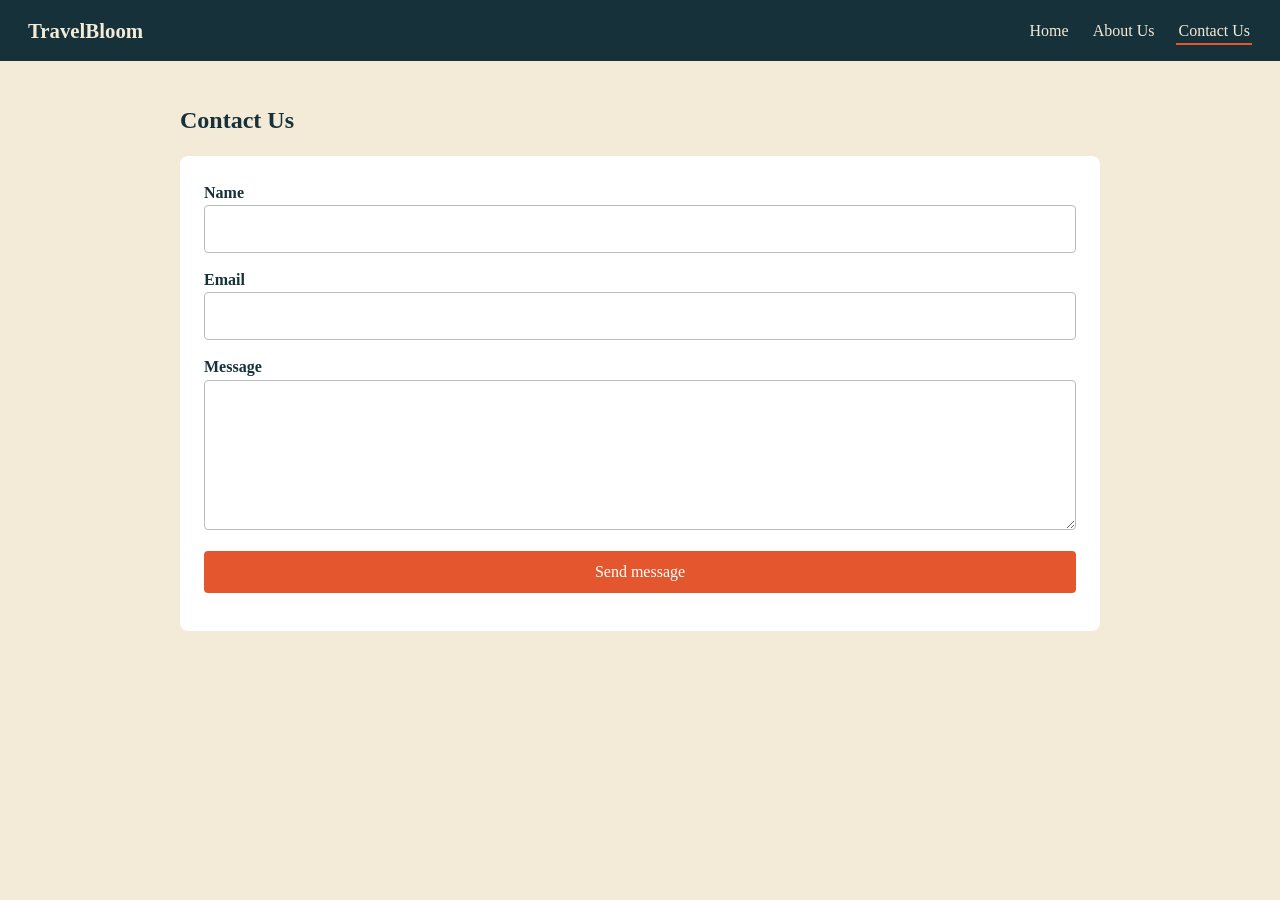
==== contact.html @ 6d44e9fd "Add files via upload" ====
<!DOCTYPE html>
<html lang="en"><head><meta charset="UTF-8"><meta name="viewport" content="width=device-width, initial-scale=1">
<title>TravelBloom - Contact Us</title><link rel="stylesheet" href="style.css"></head><body>
<nav>
  <span class="logo">TravelBloom</span>
  <ul>
    <li><a href="index.html" >Home</a></li>
    <li><a href="about.html" >About Us</a></li>
    <li><a href="contact.html" class="active">Contact Us</a></li>
  </ul>
  
</nav>
<main><h2>Contact Us</h2>
<form id="contactForm">
<div><label for="name">Name</label><input id="name" name="name" required></div>
<div><label for="email">Email</label><input id="email" name="email" type="email" required></div>
<div><label for="message">Message</label><textarea id="message" name="message" rows="5" required></textarea></div>
<button type="submit">Send message</button>
<p id="thanks" role="status"></p>
</form></main>
<script>document.getElementById('contactForm').addEventListener('submit',function(e){e.preventDefault();document.getElementById('thanks').textContent='Thank you! Your message has been sent.';this.reset();});</script>
</body></html>
---- style.css ----
:root{--ink:#16313a;--sea:#0f7c8a;--sand:#f3ead8;--coral:#e4572e;--white:#fff}
*{box-sizing:border-box;margin:0;padding:0}
body{font-family:Georgia,serif;color:var(--ink);background:var(--sand);line-height:1.6}
nav{display:flex;flex-wrap:wrap;align-items:center;justify-content:space-between;gap:12px;padding:14px 28px;background:var(--ink);position:sticky;top:0;z-index:10}
nav .logo{color:var(--sand);font-size:1.3rem;font-weight:bold}
nav ul{display:flex;gap:20px;list-style:none}
nav a{color:var(--sand);text-decoration:none;padding:4px 2px;border-bottom:2px solid transparent}
nav a:hover,nav a.active,nav a:focus-visible{border-color:var(--coral)}
.search{display:flex;gap:8px}
.search input{padding:8px 12px;border:none;border-radius:4px;min-width:200px;font:inherit}
button{padding:8px 16px;border:none;border-radius:4px;background:var(--coral);color:#fff;font:inherit;cursor:pointer}
button.secondary{background:var(--sea)}
button:focus-visible,input:focus-visible,textarea:focus-visible{outline:3px solid #ffd166}
.hero{min-height:60vh;display:flex;flex-direction:column;justify-content:center;padding:60px 8vw;background:linear-gradient(rgba(22,49,58,.65),rgba(22,49,58,.65)),url(images/bora.svg) center/cover;color:#fff}
.hero h1{font-size:clamp(2rem,6vw,3.6rem);max-width:16ch}
.hero p{max-width:60ch;margin-top:14px;font-size:1.1rem}
main{max-width:960px;margin:0 auto;padding:40px 20px}
#results{display:grid;grid-template-columns:repeat(auto-fill,minmax(260px,1fr));gap:20px}
.card{background:#fff;border-radius:8px;overflow:hidden;box-shadow:0 2px 8px rgba(0,0,0,.12)}
.card img{width:100%;height:180px;object-fit:cover;display:block}
.card div{padding:14px}
.card h3{margin-bottom:6px}
.msg{grid-column:1/-1}
h2{margin-bottom:16px}
.team{display:grid;grid-template-columns:repeat(auto-fill,minmax(200px,1fr));gap:16px;margin-top:20px}
form{display:grid;gap:14px;background:#fff;padding:24px;border-radius:8px}
label{font-weight:bold}
input,textarea{width:100%;padding:10px;border:1px solid #bbb;border-radius:4px;font:inherit}
@media(max-width:640px){nav{padding:12px}}
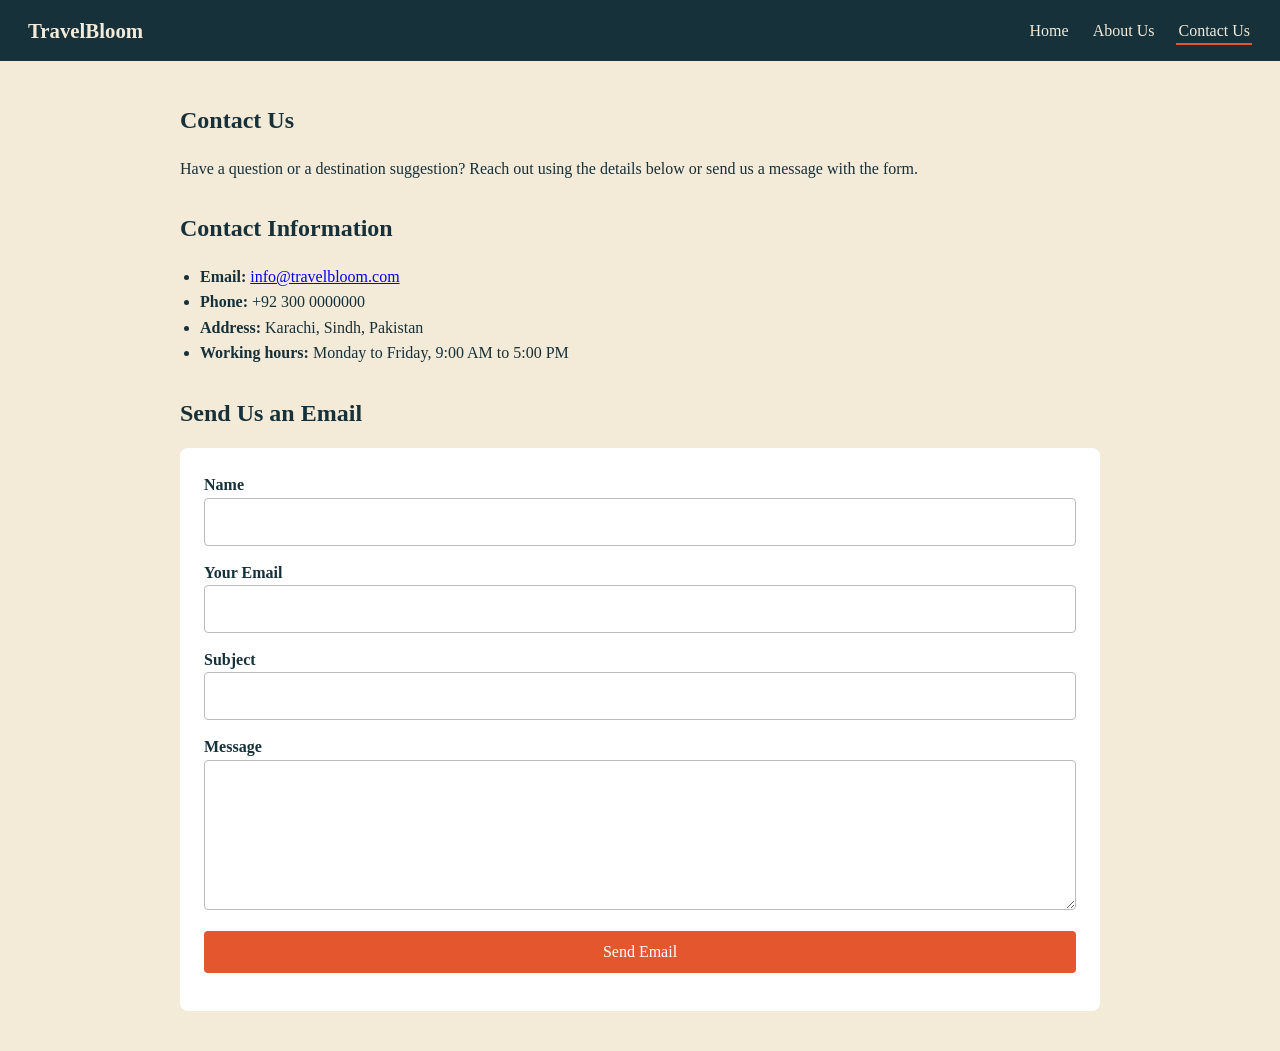
==== commit 5d38c356: "Enhance contact page with email and phone details Updated contact form and added contact information" ====
--- a/contact.html
+++ b/contact.html
@@ -4,19 +4,40 @@
 <nav>
   <span class="logo">TravelBloom</span>
   <ul>
-    <li><a href="index.html" >Home</a></li>
-    <li><a href="about.html" >About Us</a></li>
+    <li><a href="index.html">Home</a></li>
+    <li><a href="about.html">About Us</a></li>
     <li><a href="contact.html" class="active">Contact Us</a></li>
   </ul>
-  
 </nav>
-<main><h2>Contact Us</h2>
+<main>
+<h2>Contact Us</h2>
+<p>Have a question or a destination suggestion? Reach out using the details below or send us a message with the form.</p>
+
+<h2 style="margin-top:28px">Contact Information</h2>
+<ul style="margin-left:20px">
+<li><strong>Email:</strong> <a href="mailto:info@travelbloom.com">info@travelbloom.com</a></li>
+<li><strong>Phone:</strong> +92 300 0000000</li>
+<li><strong>Address:</strong> Karachi, Sindh, Pakistan</li>
+<li><strong>Working hours:</strong> Monday to Friday, 9:00 AM to 5:00 PM</li>
+</ul>
+
+<h2 style="margin-top:28px">Send Us an Email</h2>
 <form id="contactForm">
 <div><label for="name">Name</label><input id="name" name="name" required></div>
-<div><label for="email">Email</label><input id="email" name="email" type="email" required></div>
+<div><label for="email">Your Email</label><input id="email" name="email" type="email" required></div>
+<div><label for="subject">Subject</label><input id="subject" name="subject" required></div>
 <div><label for="message">Message</label><textarea id="message" name="message" rows="5" required></textarea></div>
-<button type="submit">Send message</button>
+<button type="submit">Send Email</button>
 <p id="thanks" role="status"></p>
-</form></main>
-<script>document.getElementById('contactForm').addEventListener('submit',function(e){e.preventDefault();document.getElementById('thanks').textContent='Thank you! Your message has been sent.';this.reset();});</script>
+</form>
+</main>
+<script>
+document.getElementById('contactForm').addEventListener('submit', function (e) {
+  e.preventDefault();
+  var n = this.name.value, em = this.email.value, s = this.subject.value, m = this.message.value;
+  var body = encodeURIComponent('Name: ' + n + '\nEmail: ' + em + '\n\n' + m);
+  document.getElementById('thanks').textContent = 'Thank you! Opening your email app...';
+  window.location.href = 'mailto:info@travelbloom.com?subject=' + encodeURIComponent(s) + '&body=' + body;
+});
+</script>
 </body></html>
